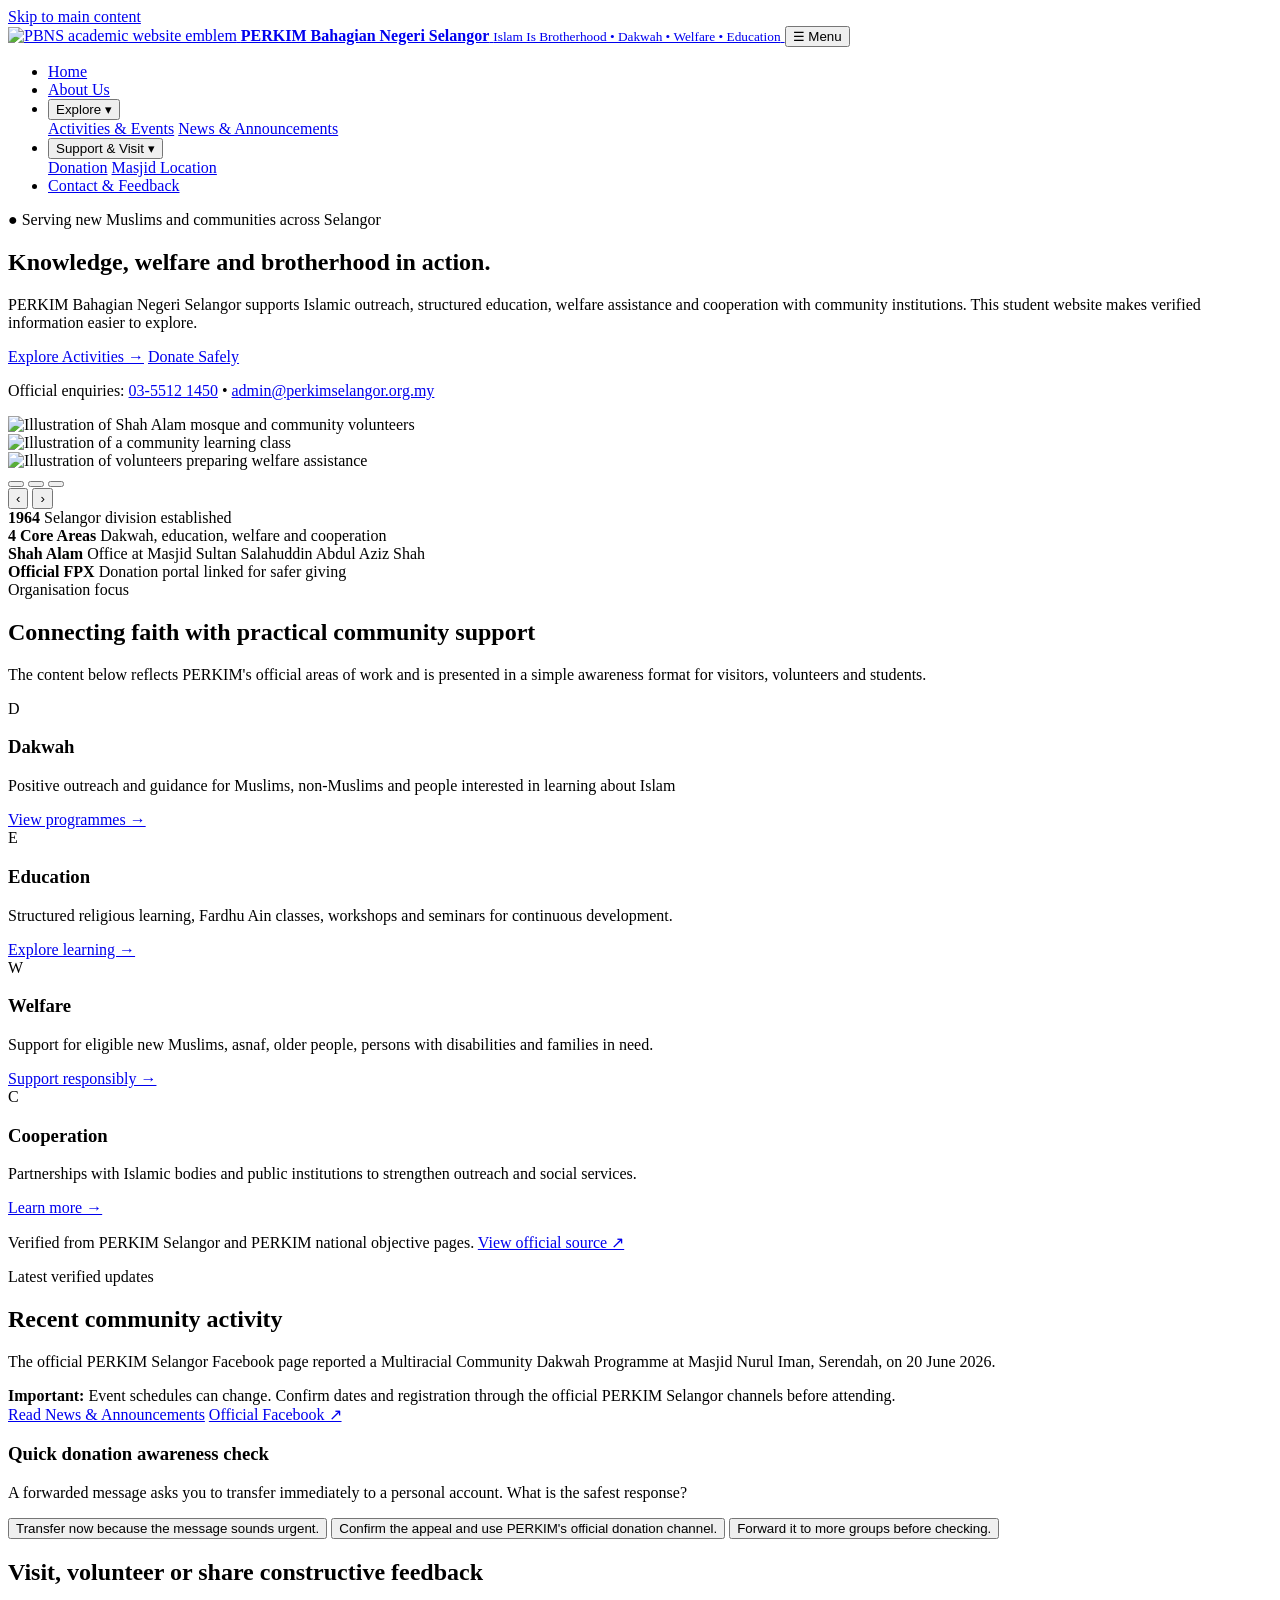
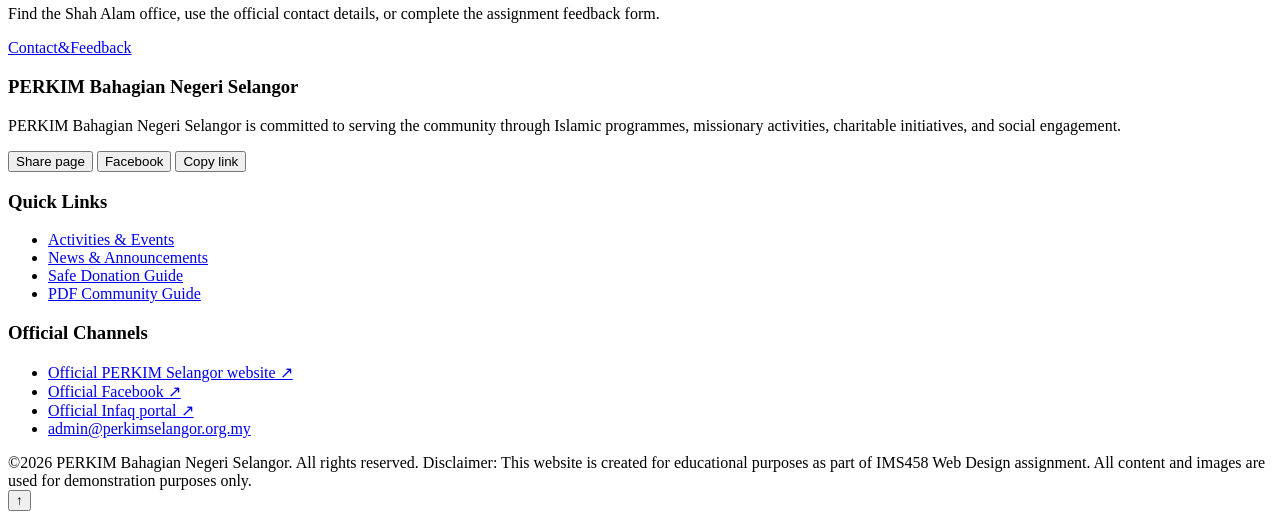
==== index.html @ cad639da "Add files via upload" ====
<!DOCTYPE html>
<html lang="en">
    <head>
        <meta charset="UTF-8"/>
        <meta content="width=device-width, initial-scale=1.0" name="viewport"/>
        <meta content="Verified information awareness website about PERKIM Bahagian Negeri Selangor." name="description"/>
        <title>
            Home | PERKIM Selangor Academic Website
        </title>
        <link href="assets/images/logo.svg" rel="icon" type="image/svg+xml"/>
        <link href="assets/css/style.css" rel="stylesheet"/>
    </head>
    <body>
        <a class="skip-link" href="#main-content">
            Skip to main content
        </a>
        <header class="site-header">
            <div class="nav-wrap">
                <a class="brand" href="index.html">
                    <img alt="PBNS academic website emblem" src="assets/images/logo.svg"/>
                    <span>
                        <strong>PERKIM Bahagian Negeri Selangor</strong>
                        <small>Islam Is Brotherhood • Dakwah • Welfare • Education</small>
                    </span>
                </a>
                <button aria-controls="main-navigation" aria-expanded="false" class="nav-toggle" type="button">☰ Menu</button>
                <nav aria-label="Main navigation" class="site-nav" id="main-navigation">
                    <ul>
                        <li><a href="index.html">Home</a></li>
                        <li><a class="active" href="about.html">About Us</a></li>
                        <li class="nav-item"><button aria-expanded="false" class="drop-button" type="button">Explore ▾</button>
                            <div class="dropdown">
                                <a href="activities.html">Activities & Events</a>
                                <a href="news.html">News & Announcements</a>
                            </div></li>
                        <li class="nav-item">
                            <button aria-expanded="false" class="drop-button" type="button">
                                Support & Visit ▾
                            </button>
                            <div class="dropdown">
                                <a href="donation.html">Donation</a>
                                <a href="location.html">Masjid Location</a>
                            </div></li>
                        <li><a href="contact.html">Contact & Feedback</a></li>
                    </ul>
                </nav>
            </div>
        </header>
        <main id="main-content">
            <section class="hero">
                <div class="container hero-grid">
                    <div>
                        <span class="badge">● Serving new Muslims and communities across Selangor</span>
                        <h1>Knowledge, welfare and brotherhood in action.</h1>
                        <p class="lead">PERKIM Bahagian Negeri Selangor supports Islamic outreach, structured education, welfare assistance and cooperation with community institutions. This student website makes verified information easier to explore.</p>
                        <div class="btn-row">
                            <a class="btn btn-primary" href="activities.html">Explore Activities →</a>
                            <a class="btn btn-secondary" href="donation.html">Donate Safely</a>
                        </div>
                        <p class="hero-note">Official enquiries:
                            <a href="tel:+60355121450">03-5512 1450</a>
                            •
                            <a href="mailto:admin@perkimselangor.org.my">admin@perkimselangor.org.my</a>
                        </p>
                    </div>
                    <div aria-label="PERKIM community focus image slider" class="slider">
                        <div class="slide active">
                            <img alt="Illustration of Shah Alam mosque and community volunteers" src="assets/images/hero-mosque.svg"/>
                        </div>
                        <div class="slide">
                            <img alt="Illustration of a community learning class" src="assets/images/hero-learning.svg"/>
                        </div>
                        <div class="slide">
                            <img alt="Illustration of volunteers preparing welfare assistance" src="assets/images/hero-welfare.svg"/>
                        </div>
                        <div aria-label="Choose slide" class="slider-dots">
                            <button aria-label="Show slide 1" class="slider-dot active" type="button">
                            </button>
                            <button aria-label="Show slide 2" class="slider-dot" type="button">
                            </button>
                            <button aria-label="Show slide 3" class="slider-dot" type="button">
                            </button>
                        </div>
                        <div class="slider-controls">
                            <button aria-label="Previous slide" class="slider-prev" type="button">‹</button>
                            <button aria-label="Next slide" class="slider-next" type="button">›</button>
                        </div>
                    </div>
                </div>
            </section>
            <div class="trust-strip">
                <div class="container trust-grid">
                    <div class="trust-item">
                        <strong>1964</strong>
                        <span>Selangor division established</span>
                    </div>
                    <div class="trust-item">
                        <strong>4 Core Areas</strong>
                        <span>Dakwah, education, welfare and cooperation</span>
                    </div>
                    <div class="trust-item">
                        <strong>Shah Alam</strong>
                        <span>Office at Masjid Sultan Salahuddin Abdul Aziz Shah</span>
                    </div>
                    <div class="trust-item">
                        <strong>Official FPX</strong>
                        <span>Donation portal linked for safer giving</span>
                    </div>
                </div>
            </div>
            <section class="section">
                <div class="container">
                    <div class="section-heading center">
                        <span class="eyebrow">Organisation focus</span>
                        <h2>Connecting faith with practical community support</h2>
                        <p class="lead">The content below reflects PERKIM's official areas of work and is presented in a simple awareness format for visitors, volunteers and students.</p>
                    </div>
                    <div class="grid-4">
                        <article class="card">
                            <div class="icon">
                                D
                            </div>
                            <h3>Dakwah</h3>
                            <p>Positive outreach and guidance for Muslims, non-Muslims and people interested in learning about Islam</p>
                            <a class="card-link" href="activities.html">View programmes →</a>
                        </article>
                        <article class="card">
                            <div class="icon">
                                E
                            </div>
                            <h3>Education</h3>
                            <p>Structured religious learning, Fardhu Ain classes, workshops and seminars for continuous development.</p>
                            <a class="card-link" href="activities.html">Explore learning →</a>
                        </article>
                        <article class="card">
                            <div class="icon">
                                W
                            </div>
                            <h3>Welfare</h3>
                            <p>Support for eligible new Muslims, asnaf, older people, persons with disabilities and families in need.</p>
                            <a class="card-link" href="donation.html">Support responsibly →</a>
                        </article>
                        <article class="card">
                            <div class="icon">
                                C
                            </div>
                            <h3>Cooperation</h3>
                            <p>Partnerships with Islamic bodies and public institutions to strengthen outreach and social services.</p>
                            <a class="card-link" href="about.html">Learn more →</a>
                        </article>
                    </div>
                    <p class="source-note">Verified from PERKIM Selangor and PERKIM national objective pages.
                        <a href="https://www.perkim.net.my/objektif/" rel="noopener" target="_blank">View official source ↗</a>
                    </p>
                </div>
            </section>
            <section class="section section-soft">
                <div class="container grid-2">
                    <div>
                        <span class="eyebrow">Latest verified updates</span>
                        <h2>Recent community activity</h2>
                        <p class="lead">The official PERKIM Selangor Facebook page reported a Multiracial Community Dakwah Programme at Masjid Nurul Iman, Serendah, on 20 June 2026.</p>
                        <div class="notice">
                            <strong>Important:</strong>
                            Event schedules can change. Confirm dates and registration through the official PERKIM Selangor channels before attending.
                        </div>
                        <div class="btn-row">
                            <a class="btn btn-primary" href="news.html">Read News &amp; Announcements</a>
                            <a class="btn btn-secondary" href="https://www.facebook.com/PerkimNegeriSelangor/" rel="noopener" target="_blank">Official Facebook ↗</a>
                        </div>
                    </div>
                    <div class="panel quiz">
                        <h3>Quick donation awareness check</h3>
                        <p>A forwarded message asks you to transfer immediately to a personal account. What is the safest response?</p>
                        <button class="quiz-option" data-correct="false" type="button">Transfer now because the message sounds urgent.</button>
                        <button class="quiz-option" data-correct="true" type="button">Confirm the appeal and use PERKIM's official donation channel.</button>
                        <button class="quiz-option" data-correct="false" type="button">Forward it to more groups before checking.</button>
                        <p aria-live="polite" class="quiz-result"></p>
                    </div>
                </div>
            </section>
            <section class="section">
                <div class="container">
                    <div class="cta">
                        <div>
                            <h2>Visit, volunteer or share constructive feedback</h2>
                            <p>Find the Shah Alam office, use the official contact details, or complete the assignment feedback form.</p>
                        </div>
                        <a class="btn btn-gold" href="contact.html">Contact&Feedback</a>
                    </div>
                </div>
            </section>
        </main>
        <footer class="site-footer">
            <div class="container">
                <div class="footer-grid">
                    <div>
                        <h3>PERKIM Bahagian Negeri Selangor</h3>
                        <p class="disclaimer">PERKIM Bahagian Negeri Selangor is committed to serving the community through Islamic programmes, missionary activities, charitable initiatives, and social engagement.</p>
                        <div class="share-row">
                            <button class="share-btn" data-share="native" type="button">Share page</button>
                            <button class="share-btn" data-share="facebook" type="button">Facebook</button>
                            <button class="share-btn" data-share="copy" type="button">Copy link</button>
                        </div>
                    </div>
                    <div>
                        <h3>Quick Links</h3>
                        <ul class="footer-links">
                            <li><a href="activities.html">Activities & Events</a></li>
                            <li><a href="news.html">News & Announcements</a></li>
                            <li><a href="donation.html">Safe Donation Guide</a></li>
                            <li><a href="assets/docs/PERKIM_Selangor_Community_Guide.pdf" rel="noopener" target="_blank">PDF Community Guide</a></li>
                        </ul>
                    </div>
                    <div>
                        <h3>Official Channels</h3>
                        <ul class="footer-links">
                             <li><a href="https://www.perkimselangor.org.my/" rel="noopener" target="_blank">Official PERKIM Selangor website ↗</a></li>
                             <li><a href="https://www.facebook.com/PerkimNegeriSelangor/" rel="noopener" target="_blank">Official Facebook ↗</a></li>
                             <li><a href="https://infaq.perkimselangor.org.my/" rel="noopener" target="_blank">Official Infaq portal ↗</a></li>
                             <li><a href="mailto:admin@perkimselangor.org.my">admin@perkimselangor.org.my</a></li>
                        </ul>
                    </div>
                </div>
                <div class="footer-bottom">
                    <span>©2026 PERKIM Bahagian Negeri Selangor. All rights reserved.</span>
                    <span>Disclaimer: This website is created for educational purposes as part of IMS458 Web Design assignment. All content and images are used for demonstration purposes only.</span>

                </div>
            </div>
        </footer>

        <button aria-label="Back to top" class="back-to-top" type="button">↑</button>
        <script src="assets/js/script.js"></script>

    </body>
</html>
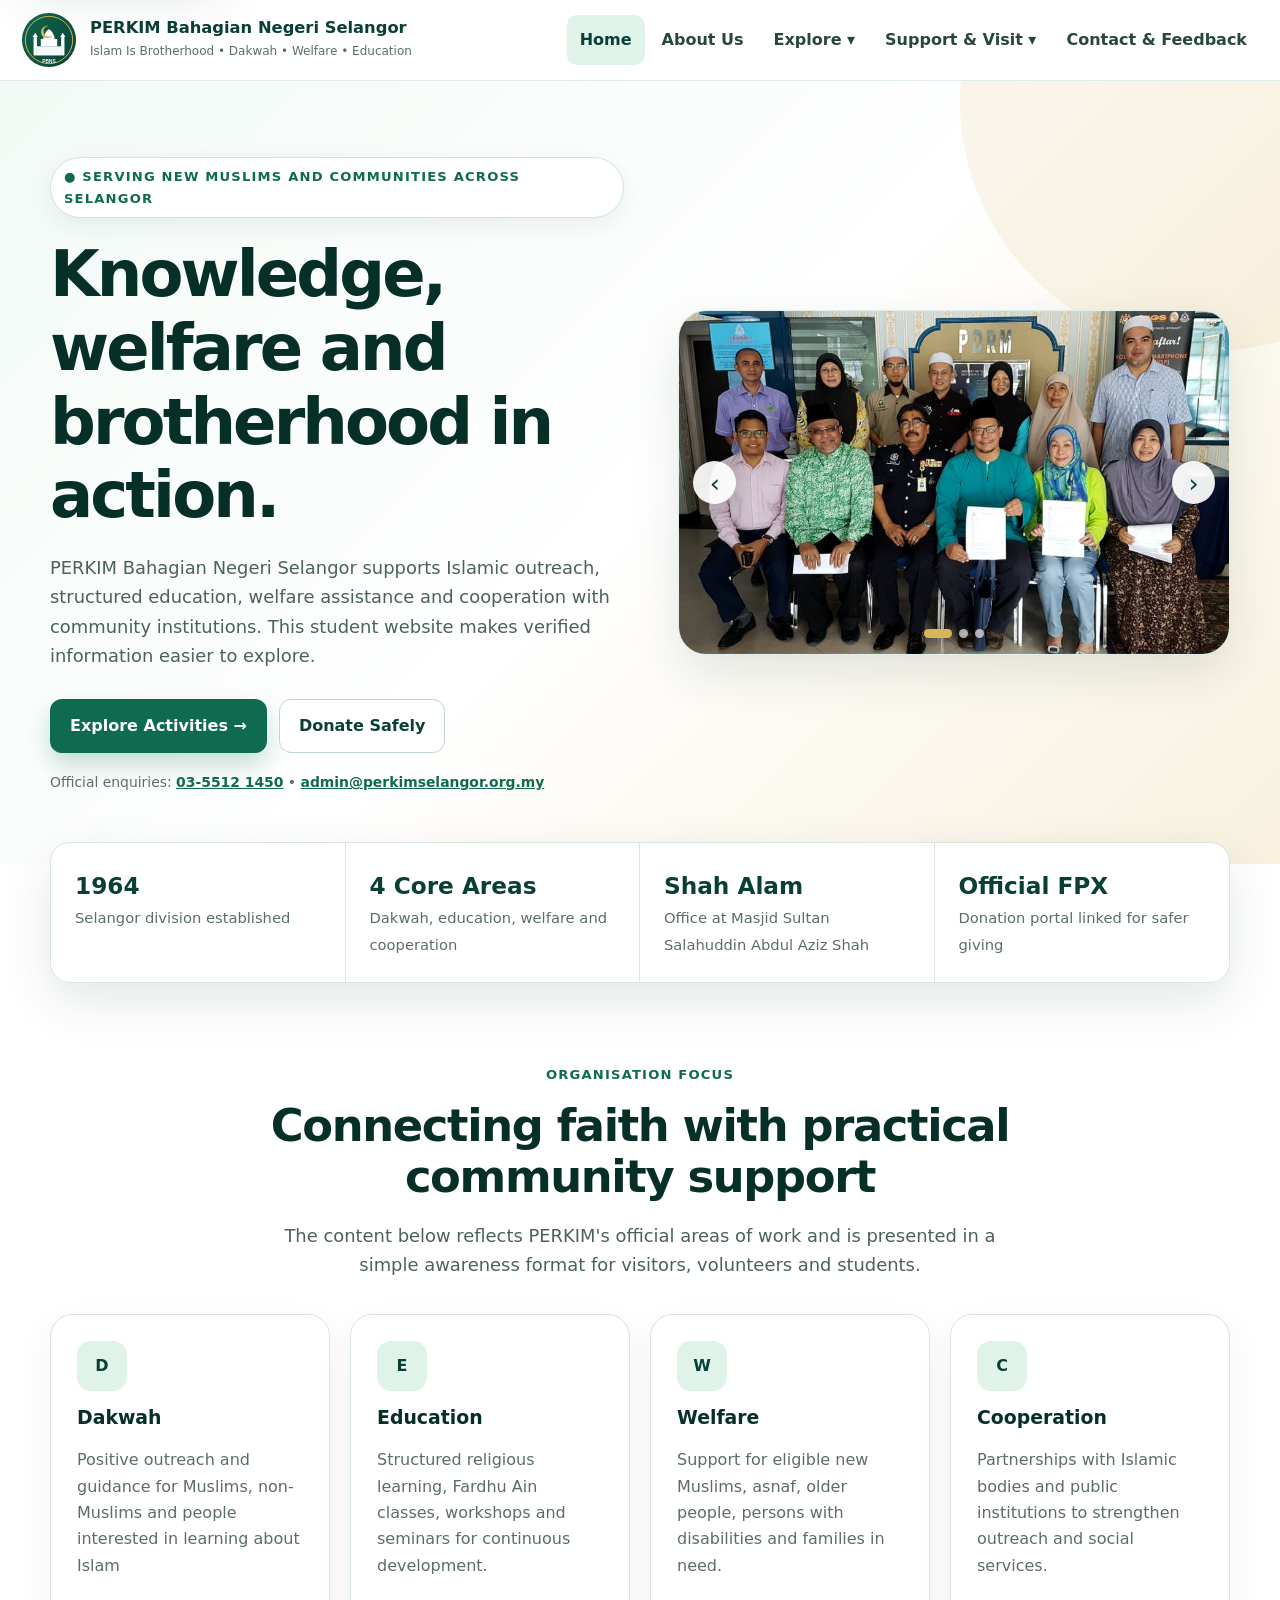
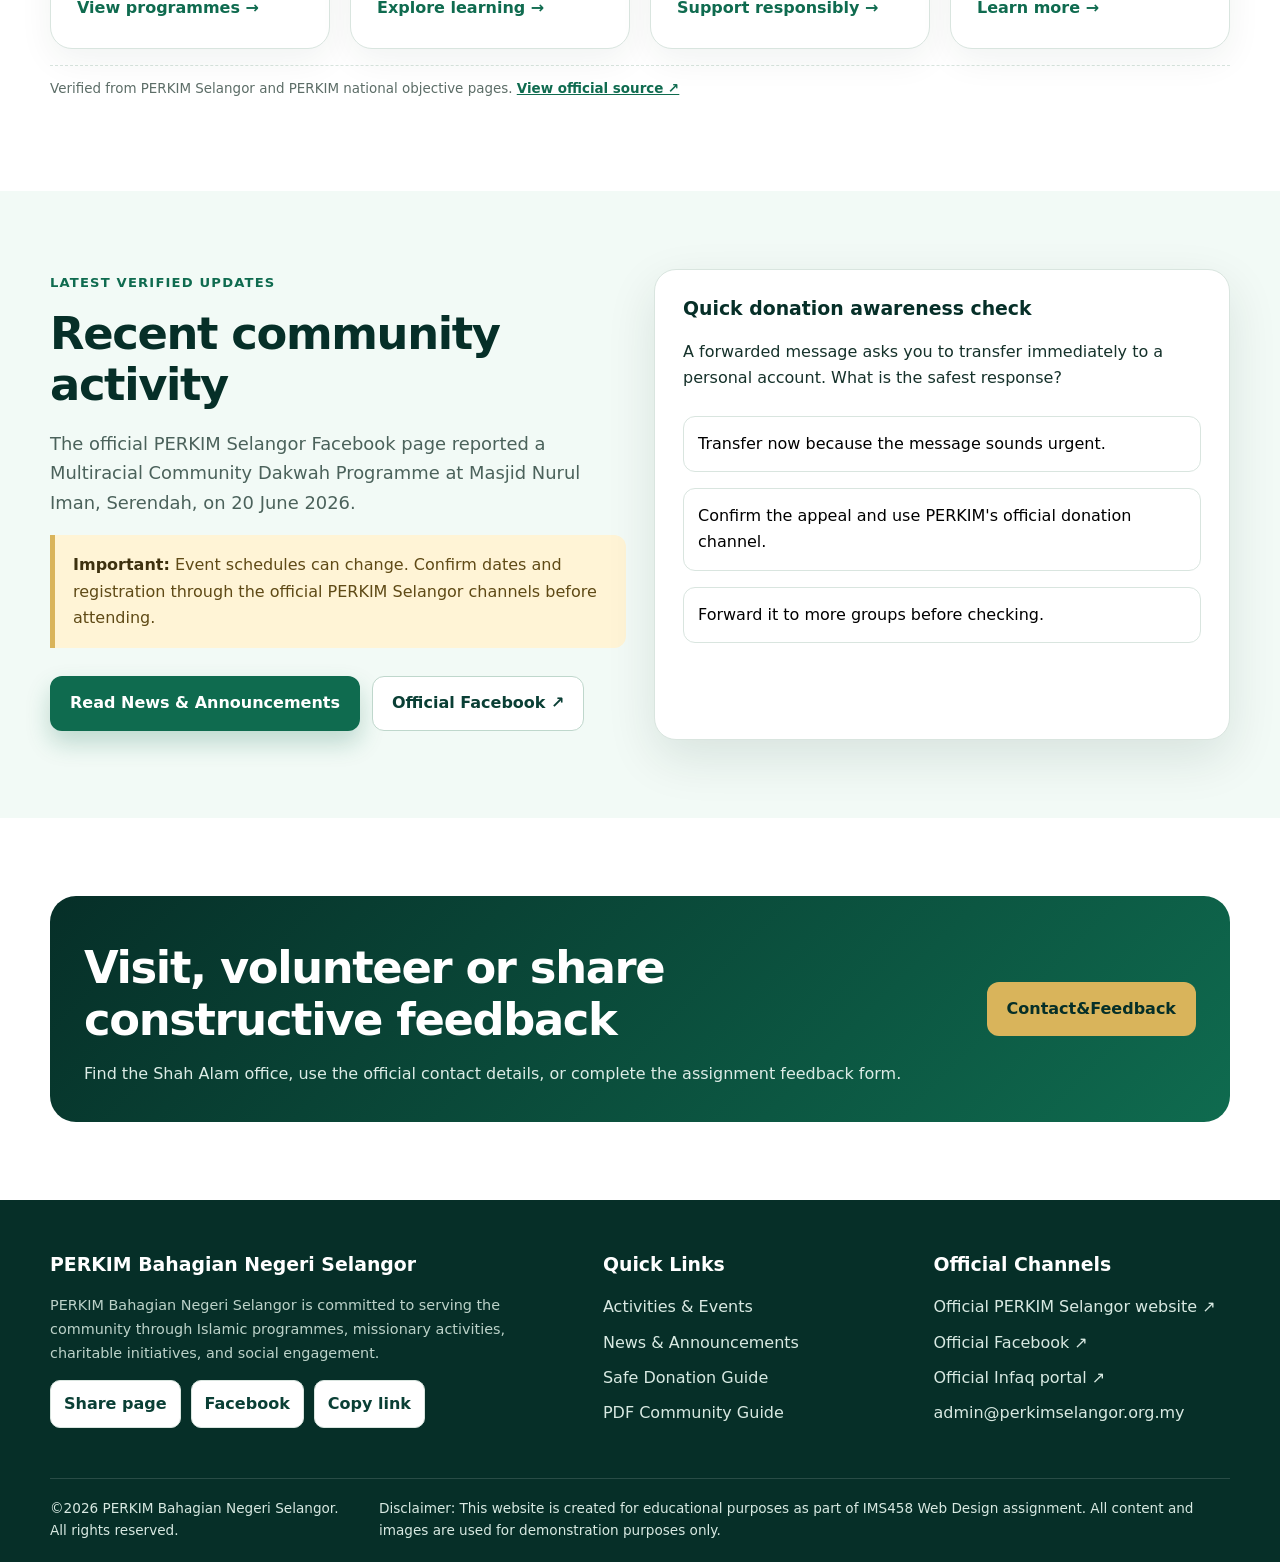
==== commit 84c07666: "Add files via upload" ====
--- a/index.html
+++ b/index.html
@@ -1,238 +1,238 @@
-<!DOCTYPE html>
-<html lang="en">
-    <head>
-        <meta charset="UTF-8"/>
-        <meta content="width=device-width, initial-scale=1.0" name="viewport"/>
-        <meta content="Verified information awareness website about PERKIM Bahagian Negeri Selangor." name="description"/>
-        <title>
-            Home | PERKIM Selangor Academic Website
-        </title>
-        <link href="assets/images/logo.svg" rel="icon" type="image/svg+xml"/>
-        <link href="assets/css/style.css" rel="stylesheet"/>
-    </head>
-    <body>
-        <a class="skip-link" href="#main-content">
-            Skip to main content
-        </a>
-        <header class="site-header">
-            <div class="nav-wrap">
-                <a class="brand" href="index.html">
-                    <img alt="PBNS academic website emblem" src="assets/images/logo.svg"/>
-                    <span>
-                        <strong>PERKIM Bahagian Negeri Selangor</strong>
-                        <small>Islam Is Brotherhood • Dakwah • Welfare • Education</small>
-                    </span>
-                </a>
-                <button aria-controls="main-navigation" aria-expanded="false" class="nav-toggle" type="button">☰ Menu</button>
-                <nav aria-label="Main navigation" class="site-nav" id="main-navigation">
-                    <ul>
-                        <li><a href="index.html">Home</a></li>
-                        <li><a class="active" href="about.html">About Us</a></li>
-                        <li class="nav-item"><button aria-expanded="false" class="drop-button" type="button">Explore ▾</button>
-                            <div class="dropdown">
-                                <a href="activities.html">Activities & Events</a>
-                                <a href="news.html">News & Announcements</a>
-                            </div></li>
-                        <li class="nav-item">
-                            <button aria-expanded="false" class="drop-button" type="button">
-                                Support & Visit ▾
-                            </button>
-                            <div class="dropdown">
-                                <a href="donation.html">Donation</a>
-                                <a href="location.html">Masjid Location</a>
-                            </div></li>
-                        <li><a href="contact.html">Contact & Feedback</a></li>
-                    </ul>
-                </nav>
-            </div>
-        </header>
-        <main id="main-content">
-            <section class="hero">
-                <div class="container hero-grid">
-                    <div>
-                        <span class="badge">● Serving new Muslims and communities across Selangor</span>
-                        <h1>Knowledge, welfare and brotherhood in action.</h1>
-                        <p class="lead">PERKIM Bahagian Negeri Selangor supports Islamic outreach, structured education, welfare assistance and cooperation with community institutions. This student website makes verified information easier to explore.</p>
-                        <div class="btn-row">
-                            <a class="btn btn-primary" href="activities.html">Explore Activities →</a>
-                            <a class="btn btn-secondary" href="donation.html">Donate Safely</a>
-                        </div>
-                        <p class="hero-note">Official enquiries:
-                            <a href="tel:+60355121450">03-5512 1450</a>
-                            •
-                            <a href="mailto:admin@perkimselangor.org.my">admin@perkimselangor.org.my</a>
-                        </p>
-                    </div>
-                    <div aria-label="PERKIM community focus image slider" class="slider">
-                        <div class="slide active">
-                            <img alt="Illustration of Shah Alam mosque and community volunteers" src="assets/images/hero-mosque.svg"/>
-                        </div>
-                        <div class="slide">
-                            <img alt="Illustration of a community learning class" src="assets/images/hero-learning.svg"/>
-                        </div>
-                        <div class="slide">
-                            <img alt="Illustration of volunteers preparing welfare assistance" src="assets/images/hero-welfare.svg"/>
-                        </div>
-                        <div aria-label="Choose slide" class="slider-dots">
-                            <button aria-label="Show slide 1" class="slider-dot active" type="button">
-                            </button>
-                            <button aria-label="Show slide 2" class="slider-dot" type="button">
-                            </button>
-                            <button aria-label="Show slide 3" class="slider-dot" type="button">
-                            </button>
-                        </div>
-                        <div class="slider-controls">
-                            <button aria-label="Previous slide" class="slider-prev" type="button">‹</button>
-                            <button aria-label="Next slide" class="slider-next" type="button">›</button>
-                        </div>
-                    </div>
-                </div>
-            </section>
-            <div class="trust-strip">
-                <div class="container trust-grid">
-                    <div class="trust-item">
-                        <strong>1964</strong>
-                        <span>Selangor division established</span>
-                    </div>
-                    <div class="trust-item">
-                        <strong>4 Core Areas</strong>
-                        <span>Dakwah, education, welfare and cooperation</span>
-                    </div>
-                    <div class="trust-item">
-                        <strong>Shah Alam</strong>
-                        <span>Office at Masjid Sultan Salahuddin Abdul Aziz Shah</span>
-                    </div>
-                    <div class="trust-item">
-                        <strong>Official FPX</strong>
-                        <span>Donation portal linked for safer giving</span>
-                    </div>
-                </div>
-            </div>
-            <section class="section">
-                <div class="container">
-                    <div class="section-heading center">
-                        <span class="eyebrow">Organisation focus</span>
-                        <h2>Connecting faith with practical community support</h2>
-                        <p class="lead">The content below reflects PERKIM's official areas of work and is presented in a simple awareness format for visitors, volunteers and students.</p>
-                    </div>
-                    <div class="grid-4">
-                        <article class="card">
-                            <div class="icon">
-                                D
-                            </div>
-                            <h3>Dakwah</h3>
-                            <p>Positive outreach and guidance for Muslims, non-Muslims and people interested in learning about Islam</p>
-                            <a class="card-link" href="activities.html">View programmes →</a>
-                        </article>
-                        <article class="card">
-                            <div class="icon">
-                                E
-                            </div>
-                            <h3>Education</h3>
-                            <p>Structured religious learning, Fardhu Ain classes, workshops and seminars for continuous development.</p>
-                            <a class="card-link" href="activities.html">Explore learning →</a>
-                        </article>
-                        <article class="card">
-                            <div class="icon">
-                                W
-                            </div>
-                            <h3>Welfare</h3>
-                            <p>Support for eligible new Muslims, asnaf, older people, persons with disabilities and families in need.</p>
-                            <a class="card-link" href="donation.html">Support responsibly →</a>
-                        </article>
-                        <article class="card">
-                            <div class="icon">
-                                C
-                            </div>
-                            <h3>Cooperation</h3>
-                            <p>Partnerships with Islamic bodies and public institutions to strengthen outreach and social services.</p>
-                            <a class="card-link" href="about.html">Learn more →</a>
-                        </article>
-                    </div>
-                    <p class="source-note">Verified from PERKIM Selangor and PERKIM national objective pages.
-                        <a href="https://www.perkim.net.my/objektif/" rel="noopener" target="_blank">View official source ↗</a>
-                    </p>
-                </div>
-            </section>
-            <section class="section section-soft">
-                <div class="container grid-2">
-                    <div>
-                        <span class="eyebrow">Latest verified updates</span>
-                        <h2>Recent community activity</h2>
-                        <p class="lead">The official PERKIM Selangor Facebook page reported a Multiracial Community Dakwah Programme at Masjid Nurul Iman, Serendah, on 20 June 2026.</p>
-                        <div class="notice">
-                            <strong>Important:</strong>
-                            Event schedules can change. Confirm dates and registration through the official PERKIM Selangor channels before attending.
-                        </div>
-                        <div class="btn-row">
-                            <a class="btn btn-primary" href="news.html">Read News &amp; Announcements</a>
-                            <a class="btn btn-secondary" href="https://www.facebook.com/PerkimNegeriSelangor/" rel="noopener" target="_blank">Official Facebook ↗</a>
-                        </div>
-                    </div>
-                    <div class="panel quiz">
-                        <h3>Quick donation awareness check</h3>
-                        <p>A forwarded message asks you to transfer immediately to a personal account. What is the safest response?</p>
-                        <button class="quiz-option" data-correct="false" type="button">Transfer now because the message sounds urgent.</button>
-                        <button class="quiz-option" data-correct="true" type="button">Confirm the appeal and use PERKIM's official donation channel.</button>
-                        <button class="quiz-option" data-correct="false" type="button">Forward it to more groups before checking.</button>
-                        <p aria-live="polite" class="quiz-result"></p>
-                    </div>
-                </div>
-            </section>
-            <section class="section">
-                <div class="container">
-                    <div class="cta">
-                        <div>
-                            <h2>Visit, volunteer or share constructive feedback</h2>
-                            <p>Find the Shah Alam office, use the official contact details, or complete the assignment feedback form.</p>
-                        </div>
-                        <a class="btn btn-gold" href="contact.html">Contact&Feedback</a>
-                    </div>
-                </div>
-            </section>
-        </main>
-        <footer class="site-footer">
-            <div class="container">
-                <div class="footer-grid">
-                    <div>
-                        <h3>PERKIM Bahagian Negeri Selangor</h3>
-                        <p class="disclaimer">PERKIM Bahagian Negeri Selangor is committed to serving the community through Islamic programmes, missionary activities, charitable initiatives, and social engagement.</p>
-                        <div class="share-row">
-                            <button class="share-btn" data-share="native" type="button">Share page</button>
-                            <button class="share-btn" data-share="facebook" type="button">Facebook</button>
-                            <button class="share-btn" data-share="copy" type="button">Copy link</button>
-                        </div>
-                    </div>
-                    <div>
-                        <h3>Quick Links</h3>
-                        <ul class="footer-links">
-                            <li><a href="activities.html">Activities & Events</a></li>
-                            <li><a href="news.html">News & Announcements</a></li>
-                            <li><a href="donation.html">Safe Donation Guide</a></li>
-                            <li><a href="assets/docs/PERKIM_Selangor_Community_Guide.pdf" rel="noopener" target="_blank">PDF Community Guide</a></li>
-                        </ul>
-                    </div>
-                    <div>
-                        <h3>Official Channels</h3>
-                        <ul class="footer-links">
-                             <li><a href="https://www.perkimselangor.org.my/" rel="noopener" target="_blank">Official PERKIM Selangor website ↗</a></li>
-                             <li><a href="https://www.facebook.com/PerkimNegeriSelangor/" rel="noopener" target="_blank">Official Facebook ↗</a></li>
-                             <li><a href="https://infaq.perkimselangor.org.my/" rel="noopener" target="_blank">Official Infaq portal ↗</a></li>
-                             <li><a href="mailto:admin@perkimselangor.org.my">admin@perkimselangor.org.my</a></li>
-                        </ul>
-                    </div>
-                </div>
-                <div class="footer-bottom">
-                    <span>©2026 PERKIM Bahagian Negeri Selangor. All rights reserved.</span>
-                    <span>Disclaimer: This website is created for educational purposes as part of IMS458 Web Design assignment. All content and images are used for demonstration purposes only.</span>
-
-                </div>
-            </div>
-        </footer>
-
-        <button aria-label="Back to top" class="back-to-top" type="button">↑</button>
-        <script src="assets/js/script.js"></script>
-
-    </body>
-</html>
-
+<!DOCTYPE html>
+<html lang="en">
+    <head>
+        <meta charset="UTF-8">
+        <meta content="width=device-width, initial-scale=1.0" name="viewport">
+        <meta content="Verified information awareness website about PERKIM Bahagian Negeri Selangor." name="description">
+        <title>
+            Home | PERKIM Selangor Academic Website
+        </title>
+        <link href="assets/images/logo.svg" rel="icon" type="image/svg+xml">
+        <link href="assets/css/style.css" rel="stylesheet">
+    </head>
+    <body>
+        <a class="skip-link" href="#main-content">
+            Skip to main content
+        </a>
+        <header class="site-header">
+            <div class="nav-wrap">
+                <a class="brand" href="index.html">
+                    <img alt="PBNS academic website emblem" src="assets/images/logo.svg">
+                    <span>
+                        <strong>PERKIM Bahagian Negeri Selangor</strong>
+                        <small>Islam Is Brotherhood • Dakwah • Welfare • Education</small>
+                    </span>
+                </a>
+                <button aria-controls="main-navigation" aria-expanded="false" class="nav-toggle" type="button">☰ Menu</button>
+                <nav aria-label="Main navigation" class="site-nav" id="main-navigation">
+                    <ul>
+                        <li><a class="active" href="index.html">Home</a></li>
+                        <li><a href="about.html">About Us</a></li>
+                        <li class="nav-item"><button aria-expanded="false" class="drop-button" type="button">Explore ▾</button>
+                            <div class="dropdown">
+                                <a href="activities.html">Activities &amp; Events</a>
+                                <a href="news.html">News &amp; Announcements</a>
+                            </div></li>
+                        <li class="nav-item">
+                            <button aria-expanded="false" class="drop-button" type="button">
+                                Support &amp; Visit ▾
+                            </button>
+                            <div class="dropdown">
+                                <a href="donation.html">Donation</a>
+                                <a href="location.html">Masjid Location</a>
+                            </div></li>
+                        <li><a href="contact.html">Contact &amp; Feedback</a></li>
+                    </ul>
+                </nav>
+            </div>
+        </header>
+        <main id="main-content">
+            <section class="hero">
+                <div class="container hero-grid">
+                    <div>
+                        <span class="badge">● Serving new Muslims and communities across Selangor</span>
+                        <h1>Knowledge, welfare and brotherhood in action.</h1>
+                        <p class="lead">PERKIM Bahagian Negeri Selangor supports Islamic outreach, structured education, welfare assistance and cooperation with community institutions. This student website makes verified information easier to explore.</p>
+                        <div class="btn-row">
+                            <a class="btn btn-primary" href="activities.html">Explore Activities →</a>
+                            <a class="btn btn-secondary" href="donation.html">Donate Safely</a>
+                        </div>
+                        <p class="hero-note">Official enquiries:
+                            <a href="tel:+60355121450">03-5512 1450</a>
+                            •
+                            <a href="mailto:admin@perkimselangor.org.my">admin@perkimselangor.org.my</a>
+                        </p>
+                    </div>
+                    <div class="slider" role="region" aria-roledescription="carousel" aria-label="PERKIM community focus image slider">
+                        <div class="slide active">
+                            <img alt="Illustration of Shah Alam mosque and community volunteers" src="assets/images/hero-mosque.svg">
+                        </div>
+                        <div class="slide">
+                            <img alt="Illustration of a community learning class" src="assets/images/hero-learning.svg">
+                        </div>
+                        <div class="slide">
+                            <img alt="Illustration of volunteers preparing welfare assistance" src="assets/images/hero-welfare.svg">
+                        </div>
+                        <div class="slider-dots" role="group" aria-label="Choose slide">
+                            <button aria-label="Show slide 1" aria-current="true" class="slider-dot active" type="button">
+                            </button>
+                            <button aria-label="Show slide 2" class="slider-dot" type="button">
+                            </button>
+                            <button aria-label="Show slide 3" class="slider-dot" type="button">
+                            </button>
+                        </div>
+                        <div class="slider-controls" role="group" aria-label="Slider controls">
+                            <button aria-label="Previous slide" class="slider-prev" type="button">‹</button>
+                            <button aria-label="Next slide" class="slider-next" type="button">›</button>
+                        </div>
+                    </div>
+                </div>
+            </section>
+            <div class="trust-strip">
+                <div class="container trust-grid">
+                    <div class="trust-item">
+                        <strong>1964</strong>
+                        <span>Selangor division established</span>
+                    </div>
+                    <div class="trust-item">
+                        <strong>4 Core Areas</strong>
+                        <span>Dakwah, education, welfare and cooperation</span>
+                    </div>
+                    <div class="trust-item">
+                        <strong>Shah Alam</strong>
+                        <span>Office at Masjid Sultan Salahuddin Abdul Aziz Shah</span>
+                    </div>
+                    <div class="trust-item">
+                        <strong>Official FPX</strong>
+                        <span>Donation portal linked for safer giving</span>
+                    </div>
+                </div>
+            </div>
+            <section class="section">
+                <div class="container">
+                    <div class="section-heading center">
+                        <span class="eyebrow">Organisation focus</span>
+                        <h2>Connecting faith with practical community support</h2>
+                        <p class="lead">The content below reflects PERKIM's official areas of work and is presented in a simple awareness format for visitors, volunteers and students.</p>
+                    </div>
+                    <div class="grid-4">
+                        <article class="card">
+                            <div class="icon">
+                                D
+                            </div>
+                            <h3>Dakwah</h3>
+                            <p>Positive outreach and guidance for Muslims, non-Muslims and people interested in learning about Islam</p>
+                            <a class="card-link" href="activities.html">View programmes →</a>
+                        </article>
+                        <article class="card">
+                            <div class="icon">
+                                E
+                            </div>
+                            <h3>Education</h3>
+                            <p>Structured religious learning, Fardhu Ain classes, workshops and seminars for continuous development.</p>
+                            <a class="card-link" href="activities.html">Explore learning →</a>
+                        </article>
+                        <article class="card">
+                            <div class="icon">
+                                W
+                            </div>
+                            <h3>Welfare</h3>
+                            <p>Support for eligible new Muslims, asnaf, older people, persons with disabilities and families in need.</p>
+                            <a class="card-link" href="donation.html">Support responsibly →</a>
+                        </article>
+                        <article class="card">
+                            <div class="icon">
+                                C
+                            </div>
+                            <h3>Cooperation</h3>
+                            <p>Partnerships with Islamic bodies and public institutions to strengthen outreach and social services.</p>
+                            <a class="card-link" href="about.html">Learn more →</a>
+                        </article>
+                    </div>
+                    <p class="source-note">Verified from PERKIM Selangor and PERKIM national objective pages.
+                        <a href="https://www.perkim.net.my/objektif/" rel="noopener" target="_blank">View official source ↗</a>
+                    </p>
+                </div>
+            </section>
+            <section class="section section-soft">
+                <div class="container grid-2">
+                    <div>
+                        <span class="eyebrow">Latest verified updates</span>
+                        <h2>Recent community activity</h2>
+                        <p class="lead">The official PERKIM Selangor Facebook page reported a Multiracial Community Dakwah Programme at Masjid Nurul Iman, Serendah, on 20 June 2026.</p>
+                        <div class="notice">
+                            <strong>Important:</strong>
+                            Event schedules can change. Confirm dates and registration through the official PERKIM Selangor channels before attending.
+                        </div>
+                        <div class="btn-row">
+                            <a class="btn btn-primary" href="news.html">Read News &amp; Announcements</a>
+                            <a class="btn btn-secondary" href="https://www.facebook.com/PerkimNegeriSelangor/" rel="noopener" target="_blank">Official Facebook ↗</a>
+                        </div>
+                    </div>
+                    <div class="panel quiz">
+                        <h3>Quick donation awareness check</h3>
+                        <p>A forwarded message asks you to transfer immediately to a personal account. What is the safest response?</p>
+                        <button class="quiz-option" data-correct="false" type="button">Transfer now because the message sounds urgent.</button>
+                        <button class="quiz-option" data-correct="true" type="button">Confirm the appeal and use PERKIM's official donation channel.</button>
+                        <button class="quiz-option" data-correct="false" type="button">Forward it to more groups before checking.</button>
+                        <p aria-live="polite" class="quiz-result"></p>
+                    </div>
+                </div>
+            </section>
+            <section class="section">
+                <div class="container">
+                    <div class="cta">
+                        <div>
+                            <h2>Visit, volunteer or share constructive feedback</h2>
+                            <p>Find the Shah Alam office, use the official contact details, or complete the assignment feedback form.</p>
+                        </div>
+                        <a class="btn btn-gold" href="contact.html">Contact&Feedback</a>
+                    </div>
+                </div>
+            </section>
+        </main>
+        <footer class="site-footer">
+            <div class="container">
+                <div class="footer-grid">
+                    <div>
+                        <h3>PERKIM Bahagian Negeri Selangor</h3>
+                        <p class="disclaimer">PERKIM Bahagian Negeri Selangor is committed to serving the community through Islamic programmes, missionary activities, charitable initiatives, and social engagement.</p>
+                        <div class="share-row">
+                            <button class="share-btn" data-share="native" type="button">Share page</button>
+                            <button class="share-btn" data-share="facebook" type="button">Facebook</button>
+                            <button class="share-btn" data-share="copy" type="button">Copy link</button>
+                        </div>
+                    </div>
+                    <div>
+                        <h3>Quick Links</h3>
+                        <ul class="footer-links">
+                            <li><a href="activities.html">Activities &amp; Events</a></li>
+                            <li><a href="news.html">News &amp; Announcements</a></li>
+                            <li><a href="donation.html">Safe Donation Guide</a></li>
+                            <li><a href="assets/docs/PERKIM_Selangor_Community_Guide.pdf" rel="noopener" target="_blank">PDF Community Guide</a></li>
+                        </ul>
+                    </div>
+                    <div>
+                        <h3>Official Channels</h3>
+                        <ul class="footer-links">
+                             <li><a href="https://www.perkimselangor.org.my/" rel="noopener" target="_blank">Official PERKIM Selangor website ↗</a></li>
+                             <li><a href="https://www.facebook.com/PerkimNegeriSelangor/" rel="noopener" target="_blank">Official Facebook ↗</a></li>
+                             <li><a href="https://infaq.perkimselangor.org.my/" rel="noopener" target="_blank">Official Infaq portal ↗</a></li>
+                             <li><a href="mailto:admin@perkimselangor.org.my">admin@perkimselangor.org.my</a></li>
+                        </ul>
+                    </div>
+                </div>
+                <div class="footer-bottom">
+                    <span>©2026 PERKIM Bahagian Negeri Selangor. All rights reserved.</span>
+                    <span>Disclaimer: This website is created for educational purposes as part of IMS458 Web Design assignment. All content and images are used for demonstration purposes only.</span>
+
+                </div>
+            </div>
+        </footer>
+
+        <button aria-label="Back to top" class="back-to-top" type="button">↑</button>
+        <script src="assets/js/script.js"></script>
+
+    </body>
+</html>
+
--- a/assets/css/style.css
+++ b/assets/css/style.css
@@ -0,0 +1,1847 @@
+/* =====================================================
+   PERKIM SELANGOR ACADEMIC WEBSITE
+   IMS458 Web Design & Development
+   Clean and organised external stylesheet
+   ===================================================== */
+
+:root  {
+    
+  --green-950:#062f28;
+     --green-900:#0a3f35;
+     --green-800:#0f5644;
+     --green-700:#0f6b4f;
+    
+  --green-100:#dff3e9;
+     --green-50:#f2faf6;
+     --gold:#d9b45b;
+     --gold-soft:#fff4d6;
+    
+  --blue:#2478b8;
+     --ink:#15312a;
+     --muted:#5c6d67;
+     --line:#d9e5df;
+     --white:#fff;
+    
+  --shadow:0 18px 50px rgba(6,
+47,
+40,
+.11);
+     --radius:22px;
+     --radius-sm:14px;
+    
+  --max:1180px;
+    
+
+}
+
+
+/* =====================================================
+   RESET & BASE STYLES
+   ===================================================== */
+
+* {
+    box-sizing:border-box
+}
+
+html {
+    scroll-behavior:smooth
+}
+
+body {
+    margin:0;
+    font-family:Inter,
+ui-sans-serif,
+system-ui,
+-apple-system,
+"Segoe UI",
+Arial,
+sans-serif;
+    color:var(--ink);
+    background:#fff;
+    line-height:1.65
+}
+
+img {
+    max-width:100%;
+    display:block
+}
+
+a {
+    color:inherit
+}
+
+button,
+input,
+select,
+textarea {
+    font:inherit
+}
+
+
+/* =====================================================
+   CONTAINER
+   ===================================================== */
+
+.container {
+    width:min(var(--max),
+calc(100% - 40px));
+    margin:auto
+}
+
+.skip-link {
+    position:fixed;
+    left:20px;
+    top:-70px;
+    background:#fff;
+    color:var(--green-900);
+    padding:12px 18px;
+    border-radius:10px;
+    z-index:1000;
+    box-shadow:var(--shadow)
+}
+
+.skip-link:focus {
+    top:20px
+}
+
+
+/* =====================================================
+   TOP BAR
+   ===================================================== */
+
+.topbar {
+    background:var(--green-950);
+    color:#dcece6;
+    font-size:.88rem
+}
+
+.topbar .container {
+    display:flex;
+    justify-content:space-between;
+    gap:20px;
+    padding:8px 0
+}
+
+.topbar a {
+    text-decoration:none
+}
+
+.academic-label {
+    color:#ffe39c;
+    font-weight:800
+}
+
+
+/* =====================================================
+   HEADER & NAVIGATION
+   ===================================================== */
+
+.site-header {
+    position:sticky;
+    top:0;
+    z-index:80;
+    background:rgba(255,
+255,
+255,
+.96);
+    backdrop-filter:blur(12px);
+    border-bottom:1px solid rgba(15,
+107,
+79,
+.13)
+}
+
+.nav-wrap {
+    width:min(1240px,
+calc(100% - 32px));
+    margin:auto;
+    min-height:80px;
+    display:flex;
+    align-items:center;
+    justify-content:space-between;
+    gap:22px
+}
+
+.brand {
+    display:flex;
+    align-items:center;
+    gap:12px;
+    text-decoration:none;
+    min-width:270px
+}
+
+.brand img {
+    width:58px;
+    height:58px
+}
+
+.brand strong {
+    display:block;
+    color:var(--green-900);
+    font-size:1.02rem;
+    line-height:1.2
+}
+
+.brand small {
+    display:block;
+    color:var(--muted);
+    font-size:.75rem;
+    margin-top:4px
+}
+
+.site-nav>ul {
+    list-style:none;
+    display:flex;
+    align-items:center;
+    gap:4px;
+    margin:0;
+    padding:0
+}
+
+.site-nav a,
+.drop-button {
+    display:flex;
+    align-items:center;
+    gap:6px;
+    padding:12px 13px;
+    border-radius:10px;
+    text-decoration:none;
+    border:0;
+    background:transparent;
+    color:#29473f;
+    font-weight:700;
+    cursor:pointer
+}
+
+.site-nav a:hover,
+.site-nav a:focus-visible,
+.drop-button:hover,
+.drop-button:focus-visible,
+.site-nav .active {
+    background:var(--green-100);
+    color:var(--green-900)
+}
+
+.nav-item {
+    position:relative
+}
+
+.dropdown {
+    position:absolute;
+    top:calc(100% + 8px);
+    left:0;
+    background:#fff;
+    min-width:240px;
+    border:1px solid var(--line);
+    border-radius:14px;
+    box-shadow:var(--shadow);
+    padding:8px;
+    opacity:0;
+    visibility:hidden;
+    transform:translateY(8px);
+    transition:.2s
+}
+
+.nav-item:hover .dropdown,
+.nav-item:focus-within .dropdown,
+.nav-item.open .dropdown {
+    opacity:1;
+    visibility:visible;
+    transform:none
+}
+
+.dropdown a {
+    padding:11px 12px
+}
+
+.nav-toggle {
+    display:none;
+    border:1px solid var(--line);
+    background:#fff;
+    padding:10px 14px;
+    border-radius:10px;
+    font-weight:800;
+    color:var(--green-900)
+}
+
+
+/* =====================================================
+   HERO SECTION
+   ===================================================== */
+
+.hero {
+    position:relative;
+    overflow:hidden;
+    background:linear-gradient(135deg,
+var(--green-50),
+#fff 52%,
+#f8f1de);
+    padding:76px 0 56px
+}
+
+.hero:before {
+    content:"";
+    position:absolute;
+    width:500px;
+    height:500px;
+    border-radius:50%;
+    background:rgba(217,
+180,
+91,
+.13);
+    right:-180px;
+    top:-230px
+}
+
+.hero-grid {
+    display:grid;
+    grid-template-columns:1.02fr .98fr;
+    align-items:center;
+    gap:54px
+}
+
+.badge,
+.eyebrow {
+    display:inline-flex;
+    align-items:center;
+    gap:8px;
+    color:var(--green-700);
+    font-size:.82rem;
+    font-weight:900;
+    letter-spacing:.09em;
+    text-transform:uppercase
+}
+
+.badge {
+    background:#fff;
+    border:1px solid #cfe6da;
+    border-radius:999px;
+    padding:8px 13px;
+    box-shadow:0 8px 24px rgba(6,
+47,
+40,
+.07)
+}
+
+h1,
+h2,
+h3 {
+    line-height:1.15;
+    margin-top:0;
+    color:var(--green-950)
+}
+
+h1 {
+    font-size:clamp(2.5rem,
+5vw,
+4.8rem);
+    letter-spacing:-.045em;
+    margin:20px 0
+}
+
+h2 {
+    font-size:clamp(1.9rem,
+3.5vw,
+3rem);
+    letter-spacing:-.03em;
+    margin:12px 0 16px
+}
+
+h3 {
+    font-size:1.18rem
+}
+
+.lead {
+    font-size:1.12rem;
+    color:#4b625b;
+    max-width:760px
+}
+
+
+/* =====================================================
+   BUTTONS
+   ===================================================== */
+
+.btn-row {
+    display:flex;
+    flex-wrap:wrap;
+    gap:12px;
+    margin-top:28px
+}
+
+.btn {
+    display:inline-flex;
+    align-items:center;
+    justify-content:center;
+    gap:8px;
+    text-decoration:none;
+    border-radius:12px;
+    padding:13px 19px;
+    font-weight:850;
+    border:1px solid transparent;
+    cursor:pointer;
+    transition:.2s
+}
+
+.btn:hover {
+    transform:translateY(-2px)
+}
+
+.btn-primary {
+    background:var(--green-700);
+    color:#fff;
+    box-shadow:0 12px 25px rgba(15,
+107,
+79,
+.23)
+}
+
+.btn-secondary {
+    background:#fff;
+    color:var(--green-900);
+    border-color:#bfd7cc
+}
+
+.btn-gold {
+    background:var(--gold);
+    color:var(--green-950)
+}
+
+.btn-small {
+    padding:9px 13px;
+    font-size:.9rem
+}
+
+.hero-note {
+    margin-top:18px;
+    color:var(--muted);
+    font-size:.87rem
+}
+
+.hero-note a {
+    font-weight:800;
+    color:var(--green-700)
+}
+
+
+/* =====================================================
+   IMAGE SLIDER
+   ===================================================== */
+
+.slider {
+    position:relative;
+    border-radius:28px;
+    overflow:hidden;
+    box-shadow:var(--shadow);
+    background:#fff;
+    border:1px solid rgba(15,
+107,
+79,
+.12)
+}
+
+.slide {
+    display:none
+}
+
+.slide.active {
+    display:block;
+    animation:fade .5s
+}
+
+.slide img {
+    width:100%;
+    aspect-ratio:1.6/1;
+    object-fit:cover
+}
+
+.slider-controls {
+    position:absolute;
+    inset:0;
+    display:flex;
+    align-items:center;
+    justify-content:space-between;
+    padding:0 14px;
+    pointer-events:none
+}
+
+.slider-controls button {
+    pointer-events:auto;
+    width:43px;
+    height:43px;
+    border-radius:50%;
+    border:0;
+    background:rgba(255,
+255,
+255,
+.92);
+    color:var(--green-900);
+    font-size:1.6rem;
+    box-shadow:0 8px 20px rgba(0,
+0,
+0,
+.14);
+    cursor:pointer
+}
+
+.slider-dots {
+    position:absolute;
+    left:50%;
+    bottom:16px;
+    transform:translateX(-50%);
+    display:flex;
+    gap:7px
+}
+
+.slider-dot {
+    width:9px;
+    height:9px;
+    border-radius:50%;
+    border:0;
+    background:rgba(255,
+255,
+255,
+.65);
+    padding:0
+}
+
+.slider-dot.active {
+    width:28px;
+    border-radius:8px;
+    background:var(--gold)
+}
+
+@keyframes fade {
+    from {
+    opacity:.3
+}
+
+to {
+    opacity:1
+}
+
+
+}
+
+
+/* =====================================================
+   TRUST STRIP
+   ===================================================== */
+
+.trust-strip {
+    margin-top:-22px;
+    position:relative;
+    z-index:3
+}
+
+.trust-grid {
+    display:grid;
+    grid-template-columns:repeat(4,
+1fr);
+    background:#fff;
+    border:1px solid var(--line);
+    border-radius:20px;
+    box-shadow:var(--shadow);
+    overflow:hidden
+}
+
+.trust-item {
+    padding:24px;
+    border-right:1px solid var(--line)
+}
+
+.trust-item:last-child {
+    border-right:0
+}
+
+.trust-item strong {
+    display:block;
+    font-size:1.45rem;
+    color:var(--green-900)
+}
+
+.trust-item span {
+    color:var(--muted);
+    font-size:.92rem
+}
+
+
+/* =====================================================
+   GENERAL SECTIONS
+   ===================================================== */
+
+.section {
+    padding:78px 0
+}
+
+.section-soft {
+    background:var(--green-50)
+}
+
+.section-gold {
+    background:#fff9e9
+}
+
+.section-heading {
+    max-width:760px;
+    margin-bottom:34px
+}
+
+.section-heading.center {
+    text-align:center;
+    margin-left:auto;
+    margin-right:auto
+}
+
+.grid-2 {
+    display:grid;
+    grid-template-columns:repeat(2,
+1fr);
+    gap:28px
+}
+
+.grid-3 {
+    display:grid;
+    grid-template-columns:repeat(3,
+1fr);
+    gap:24px
+}
+
+.grid-4 {
+    display:grid;
+    grid-template-columns:repeat(4,
+1fr);
+    gap:20px
+}
+
+.card {
+    background:#fff;
+    border:1px solid var(--line);
+    border-radius:var(--radius);
+    padding:26px;
+    box-shadow:0 12px 35px rgba(6,
+47,
+40,
+.06);
+    transition:.22s
+}
+
+.card:hover {
+    transform:translateY(-5px);
+    box-shadow:var(--shadow)
+}
+
+.icon {
+    width:50px;
+    height:50px;
+    border-radius:14px;
+    display:grid;
+    place-items:center;
+    background:var(--green-100);
+    color:var(--green-900);
+    font-weight:900;
+    margin-bottom:16px
+}
+
+.card p {
+    color:var(--muted)
+}
+
+.card-link {
+    color:var(--green-700);
+    font-weight:850;
+    text-decoration:none
+}
+
+.panel {
+    background:#fff;
+    border:1px solid var(--line);
+    border-radius:var(--radius);
+    padding:28px;
+    box-shadow:var(--shadow)
+}
+
+.check-list {
+    list-style:none;
+    padding:0;
+    margin:20px 0
+}
+
+.check-list li {
+    position:relative;
+    padding-left:34px;
+    margin:14px 0
+}
+
+.check-list li:before {
+    content:"✓";
+    position:absolute;
+    left:0;
+    top:0;
+    width:23px;
+    height:23px;
+    border-radius:50%;
+    display:grid;
+    place-items:center;
+    background:var(--green-100);
+    color:var(--green-700);
+    font-weight:900
+}
+
+.notice {
+    border-left:5px solid var(--gold);
+    background:var(--gold-soft);
+    padding:17px 18px;
+    border-radius:0 12px 12px 0;
+    color:#5f4a16
+}
+
+.notice strong {
+    color:#3d310f
+}
+
+.source-note {
+    font-size:.84rem;
+    color:var(--muted);
+    border-top:1px dashed var(--line);
+    padding-top:12px;
+    margin-top:16px
+}
+
+.source-note a {
+    color:var(--green-700);
+    font-weight:800
+}
+
+
+/* =====================================================
+   INNER PAGE HERO
+   ===================================================== */
+
+.page-hero {
+    background:linear-gradient(135deg,
+var(--green-900),
+var(--green-700));
+    color:#fff;
+    padding:60px 0
+}
+
+.page-hero h1 {
+    color:#fff;
+    font-size:clamp(2.35rem,
+5vw,
+4rem);
+    margin-bottom:12px
+}
+
+.page-hero p {
+    max-width:760px;
+    color:#e1f0ea;
+    font-size:1.08rem
+}
+
+.breadcrumb {
+    display:flex;
+    gap:10px;
+    align-items:center;
+    color:#d2e8df;
+    font-size:.9rem;
+    margin-bottom:15px
+}
+
+.breadcrumb a {
+    color:#fff;
+    font-weight:800;
+    text-decoration:none
+}
+
+
+/* =====================================================
+   TIMELINE & VALUES
+   ===================================================== */
+
+.timeline {
+    position:relative;
+    padding-left:28px
+}
+
+.timeline:before {
+    content:"";
+    position:absolute;
+    left:8px;
+    top:8px;
+    bottom:8px;
+    width:2px;
+    background:#cbe2d7
+}
+
+.timeline-item {
+    position:relative;
+    margin:0 0 28px;
+    padding-left:25px
+}
+
+.timeline-item:before {
+    content:"";
+    position:absolute;
+    left:-27px;
+    top:5px;
+    width:16px;
+    height:16px;
+    border-radius:50%;
+    background:var(--gold);
+    border:4px solid #fff;
+    box-shadow:0 0 0 2px var(--gold)
+}
+
+.timeline-item time {
+    color:var(--green-700);
+    font-weight:900;
+    font-size:.85rem
+}
+
+.values {
+    display:grid;
+    grid-template-columns:repeat(5,
+1fr);
+    gap:14px
+}
+
+.value {
+    padding:18px;
+    border-radius:16px;
+    background:#fff;
+    border:1px solid var(--line);
+    text-align:center
+}
+
+.value strong {
+    display:block;
+    color:var(--green-900)
+}
+
+
+/* =====================================================
+   ACTIVITIES & FLIP CARDS
+   ===================================================== */
+
+.filter-bar {
+    display:flex;
+    flex-wrap:wrap;
+    gap:10px;
+    margin-bottom:28px
+}
+
+.filter-btn {
+    border:1px solid var(--line);
+    background:#fff;
+    color:var(--green-900);
+    font-weight:800;
+    border-radius:999px;
+    padding:10px 15px;
+    cursor:pointer
+}
+
+.filter-btn.active,
+.filter-btn:hover {
+    background:var(--green-700);
+    color:#fff;
+    border-color:var(--green-700)
+}
+
+.search-box {
+    margin-left:auto;
+    min-width:250px;
+    border:1px solid var(--line);
+    border-radius:999px;
+    padding:10px 15px
+}
+
+.activity-card {
+    perspective:1200px;
+    height:455px;
+    cursor:pointer
+}
+
+.flip-inner {
+    position:relative;
+    width:100%;
+    height:100%;
+    transition:transform .72s cubic-bezier(.2,
+.75,
+.25,
+1);
+    transform-style:preserve-3d;
+    -webkit-transform-style:preserve-3d;
+    will-change:transform
+}
+
+.activity-card:hover .flip-inner,
+.activity-card:focus-within .flip-inner,
+.activity-card.flipped .flip-inner {
+    transform:rotateY(180deg)
+}
+
+.flip-front,
+.flip-back {
+    position:absolute;
+    inset:0;
+    -webkit-backface-visibility:hidden;
+    backface-visibility:hidden;
+    border-radius:var(--radius);
+    overflow:hidden;
+    border:1px solid var(--line);
+    background:#fff;
+    box-shadow:0 12px 35px rgba(6,
+47,
+40,
+.08)
+}
+
+.flip-front {
+    transform:rotateY(0deg) translateZ(1px)
+}
+
+.activity-photo {
+    position:relative;
+    overflow:hidden;
+    background:var(--green-100)
+}
+
+.flip-front img {
+    width:100%;
+    height:220px;
+    object-fit:cover;
+    object-position:center;
+    transition:transform .4s
+}
+
+.activity-card:hover .flip-front img {
+    transform:scale(1.035)
+}
+
+.photo-badge {
+    position:absolute;
+    left:12px;
+    bottom:12px;
+    background:rgba(6,
+47,
+40,
+.9);
+    color:#fff;
+    border:1px solid rgba(255,
+255,
+255,
+.28);
+    border-radius:999px;
+    padding:6px 10px;
+    font-size:.7rem;
+    font-weight:850;
+    letter-spacing:.02em
+}
+
+.flip-front .content,
+.flip-back {
+    padding:20px
+}
+
+.flip-front .content p {
+    margin-bottom:10px
+}
+
+.flip-back {
+    transform:rotateY(180deg) translateZ(1px);
+    background:linear-gradient(145deg,
+var(--green-950),
+var(--green-800));
+    color:#fff;
+    display:flex;
+    flex-direction:column;
+    justify-content:center
+}
+
+.flip-back h3 {
+    color:#fff;
+    font-size:1.35rem
+}
+
+.flip-back p {
+    color:#dcece6
+}
+
+.back-label {
+    display:inline-flex;
+    align-self:flex-start;
+    background:rgba(217,
+180,
+91,
+.18);
+    color:#ffe39c;
+    border:1px solid rgba(217,
+180,
+91,
+.45);
+    border-radius:999px;
+    padding:5px 9px;
+    margin-bottom:14px;
+    font-size:.72rem;
+    font-weight:900;
+    text-transform:uppercase;
+    letter-spacing:.06em
+}
+
+.flip-hint {
+    font-size:.82rem;
+    color:var(--green-700);
+    font-weight:800
+}
+
+.tag {
+    display:inline-flex;
+    border-radius:999px;
+    background:var(--green-100);
+    color:var(--green-900);
+    padding:5px 9px;
+    font-size:.76rem;
+    font-weight:900;
+    margin-bottom:10px
+}
+
+
+/* =====================================================
+   NEWS & ANNOUNCEMENTS
+   ===================================================== */
+
+.news-grid {
+    display:grid;
+    grid-template-columns:1.3fr .7fr;
+    gap:26px
+}
+
+.news-list {
+    display:grid;
+    gap:18px
+}
+
+.news-card {
+    display:grid;
+    grid-template-columns:150px 1fr;
+    gap:20px;
+    padding:20px;
+    border:1px solid var(--line);
+    border-radius:18px;
+    background:#fff
+}
+
+.date-tile {
+    background:var(--green-900);
+    color:#fff;
+    border-radius:14px;
+    padding:16px;
+    text-align:center;
+    height:max-content
+}
+
+.date-tile strong {
+    display:block;
+    font-size:1.6rem
+}
+
+.date-tile span {
+    font-size:.8rem
+}
+
+.news-card p {
+    color:var(--muted)
+}
+
+.news-card.hidden {
+    display:none
+}
+
+.announcement {
+    background:#fff;
+    border:1px solid var(--line);
+    border-radius:18px;
+    padding:22px;
+    margin-bottom:16px
+}
+
+.announcement time {
+    color:var(--green-700);
+    font-weight:900;
+    font-size:.82rem
+}
+
+.live-badge {
+    display:inline-flex;
+    align-items:center;
+    gap:7px;
+    background:#fee9e7;
+    color:#9d2e25;
+    border-radius:999px;
+    padding:5px 10px;
+    font-weight:850;
+    font-size:.75rem
+}
+
+.live-badge:before {
+    content:"";
+    width:7px;
+    height:7px;
+    border-radius:50%;
+    background:#d84f42
+}
+
+
+/* =====================================================
+   DONATION SECTION
+   ===================================================== */
+
+.donation-hero {
+    background:linear-gradient(135deg,
+#fff8e6,
+#edf8f3)
+}
+
+.amount-grid {
+    display:grid;
+    grid-template-columns:repeat(4,
+1fr);
+    gap:10px;
+    margin:18px 0
+}
+
+.amount-btn {
+    border:1px solid var(--line);
+    border-radius:12px;
+    padding:13px;
+    background:#fff;
+    font-weight:900;
+    color:var(--green-900);
+    cursor:pointer
+}
+
+.amount-btn.active {
+    background:var(--green-700);
+    color:#fff
+}
+
+.donation-total {
+    font-size:2.3rem;
+    font-weight:950;
+    color:var(--green-900);
+    margin:12px 0
+}
+
+.tooltip {
+    position:relative;
+    border-bottom:2px dotted var(--green-700);
+    cursor:help;
+    font-weight:800
+}
+
+.tooltip-text {
+    position:absolute;
+    left:50%;
+    bottom:calc(100% + 12px);
+    transform:translateX(-50%);
+    width:230px;
+    background:var(--green-950);
+    color:#fff;
+    padding:12px;
+    border-radius:10px;
+    font-size:.8rem;
+    font-weight:500;
+    opacity:0;
+    visibility:hidden;
+    transition:.2s;
+    z-index:5
+}
+
+.tooltip:hover .tooltip-text,
+.tooltip:focus .tooltip-text {
+    opacity:1;
+    visibility:visible
+}
+
+.safety-steps {
+    counter-reset:step
+}
+
+.safety-step {
+    counter-increment:step;
+    position:relative;
+    padding:0 0 25px 64px
+}
+
+.safety-step:before {
+    content:counter(step);
+    position:absolute;
+    left:0;
+    top:0;
+    width:44px;
+    height:44px;
+    border-radius:50%;
+    display:grid;
+    place-items:center;
+    background:var(--green-700);
+    color:#fff;
+    font-weight:900
+}
+
+.safety-step:not(:last-child):after {
+    content:"";
+    position:absolute;
+    left:21px;
+    top:46px;
+    bottom:3px;
+    width:2px;
+    background:#cfe2d9
+}
+
+.accordion-item {
+    border-bottom:1px solid var(--line)
+}
+
+.accordion-button {
+    width:100%;
+    background:none;
+    border:0;
+    padding:18px 0;
+    display:flex;
+    justify-content:space-between;
+    gap:15px;
+    text-align:left;
+    color:var(--green-900);
+    font-weight:900;
+    cursor:pointer
+}
+
+.accordion-content {
+    display:none;
+    padding:0 0 18px;
+    color:var(--muted)
+}
+
+.accordion-item.open .accordion-content {
+    display:block
+}
+
+
+/* =====================================================
+   LOCATION SECTION
+   ===================================================== */
+
+.map-wrap {
+    border-radius:22px;
+    overflow:hidden;
+    border:1px solid var(--line);
+    box-shadow:var(--shadow);
+    min-height:420px
+}
+
+.map-wrap iframe {
+    width:100%;
+    height:420px;
+    border:0
+}
+
+.location-card {
+    display:flex;
+    gap:14px;
+    align-items:flex-start;
+    padding:18px;
+    border:1px solid var(--line);
+    border-radius:16px;
+    background:#fff;
+    margin-bottom:12px
+}
+
+.location-icon {
+    width:44px;
+    height:44px;
+    flex:0 0 44px;
+    border-radius:12px;
+    background:var(--green-100);
+    display:grid;
+    place-items:center;
+    color:var(--green-900);
+    font-weight:900
+}
+
+.tabs {
+    display:flex;
+    gap:8px;
+    border-bottom:1px solid var(--line);
+    margin-bottom:18px
+}
+
+.tab-btn {
+    border:0;
+    background:none;
+    padding:12px 14px;
+    font-weight:900;
+    color:var(--muted);
+    cursor:pointer;
+    border-bottom:3px solid transparent
+}
+
+.tab-btn.active {
+    color:var(--green-700);
+    border-color:var(--green-700)
+}
+
+.tab-panel {
+    display:none
+}
+
+.tab-panel.active {
+    display:block
+}
+
+
+/* =====================================================
+   CONTACT & FEEDBACK FORM
+   ===================================================== */
+
+.form-grid {
+    display:grid;
+    grid-template-columns:repeat(2,
+1fr);
+    gap:18px
+}
+
+.field {
+    display:flex;
+    flex-direction:column;
+    gap:7px
+}
+
+.field.full {
+    grid-column:1/-1
+}
+
+.field label {
+    font-weight:850;
+    color:var(--green-900)
+}
+
+.field input,
+.field select,
+.field textarea {
+    width:100%;
+    border:1px solid #cbdcd4;
+    border-radius:12px;
+    padding:12px 13px;
+    background:#fff
+}
+
+.field input:focus,
+.field select:focus,
+.field textarea:focus {
+    outline:3px solid rgba(15,
+107,
+79,
+.16);
+    border-color:var(--green-700)
+}
+
+.field textarea {
+    min-height:130px;
+    resize:vertical
+}
+
+.rating {
+    display:flex;
+    gap:8px;
+    flex-wrap:wrap
+}
+
+.rating label {
+    cursor:pointer
+}
+
+.rating input {
+    position:absolute;
+    opacity:0
+}
+
+.rating span {
+    display:grid;
+    place-items:center;
+    width:44px;
+    height:44px;
+    border-radius:50%;
+    border:1px solid var(--line);
+    background:#fff
+}
+
+.rating input:checked+span {
+    background:var(--gold);
+    border-color:var(--gold);
+    color:var(--green-950)
+}
+
+.form-status {
+    margin-top:14px;
+    padding:12px;
+    border-radius:10px;
+    display:none
+}
+
+.form-status.success {
+    display:block;
+    background:#e4f5ec;
+    color:#0d6647
+}
+
+.evidence-tools {
+    display:flex;
+    flex-wrap:wrap;
+    gap:10px;
+    margin:16px 0
+}
+
+.respondent-progress {
+    height:10px;
+    background:#e6eee9;
+    border-radius:999px;
+    overflow:hidden
+}
+
+.respondent-progress span {
+    display:block;
+    height:100%;
+    background:linear-gradient(90deg,
+var(--gold),
+var(--green-700));
+    width:0;
+    transition:.3s
+}
+
+.feedback-table {
+    width:100%;
+    border-collapse:collapse;
+    font-size:.87rem
+}
+
+.feedback-table th,
+.feedback-table td {
+    border:1px solid var(--line);
+    padding:9px;
+    text-align:left
+}
+
+.feedback-table th {
+    background:var(--green-100);
+    color:var(--green-900)
+}
+
+.table-scroll {
+    overflow:auto
+}
+
+.empty-state {
+    padding:25px;
+    text-align:center;
+    background:var(--green-50);
+    border-radius:14px;
+    color:var(--muted)
+}
+
+
+/* =====================================================
+   QUIZ & CALL TO ACTION
+   ===================================================== */
+
+.quiz-option {
+    width:100%;
+    text-align:left;
+    border:1px solid var(--line);
+    background:#fff;
+    border-radius:12px;
+    padding:14px;
+    margin:8px 0;
+    cursor:pointer
+}
+
+.quiz-option:hover {
+    border-color:var(--green-700)
+}
+
+.quiz-result {
+    font-weight:900;
+    min-height:28px
+}
+
+.correct {
+    color:#08754f
+}
+
+.incorrect {
+    color:#a43d35
+}
+
+.cta {
+    display:flex;
+    justify-content:space-between;
+    align-items:center;
+    gap:25px;
+    background:linear-gradient(135deg,
+var(--green-950),
+var(--green-700));
+    color:#fff;
+    border-radius:26px;
+    padding:34px
+}
+
+.cta h2 {
+    color:#fff
+}
+
+.cta p {
+    color:#dcece6;
+    margin:0
+}
+
+.share-row {
+    display:flex;
+    flex-wrap:wrap;
+    gap:10px
+}
+
+.share-btn {
+    border:1px solid var(--line);
+    background:#fff;
+    border-radius:10px;
+    padding:10px 13px;
+    font-weight:800;
+    cursor:pointer;
+    color:var(--green-900)
+}
+
+
+/* =====================================================
+   FOOTER
+   ===================================================== */
+
+.site-footer {
+    background:var(--green-950);
+    color:#d8e9e2;
+    padding:54px 0 20px
+}
+
+.footer-grid {
+    display:grid;
+    grid-template-columns:1.4fr .8fr .8fr;
+    gap:34px
+}
+
+.site-footer h3 {
+    color:#fff
+}
+
+.footer-links {
+    list-style:none;
+    padding:0
+}
+
+.footer-links li {
+    margin:9px 0
+}
+
+.footer-links a {
+    color:#d8e9e2;
+    text-decoration:none
+}
+
+.footer-links a:hover {
+    color:#fff
+}
+
+.disclaimer {
+    font-size:.9rem;
+    color:#bcd2c9
+}
+
+.footer-bottom {
+    margin-top:35px;
+    padding-top:18px;
+    border-top:1px solid rgba(255,
+255,
+255,
+.14);
+    display:flex;
+    justify-content:space-between;
+    gap:20px;
+    font-size:.85rem
+}
+
+
+/* =====================================================
+   BACK TO TOP
+   ===================================================== */
+
+.back-to-top {
+    position:fixed;
+    right:20px;
+    bottom:20px;
+    width:45px;
+    height:45px;
+    border-radius:50%;
+    border:0;
+    background:var(--gold);
+    color:var(--green-950);
+    font-size:1.3rem;
+    font-weight:900;
+    cursor:pointer;
+    box-shadow:var(--shadow);
+    opacity:0;
+    visibility:hidden;
+    transition:.2s
+}
+
+.back-to-top.show {
+    opacity:1;
+    visibility:visible
+}
+
+.hidden {
+    display:none!important
+}
+
+
+@media (max-width:1000px) {
+    .nav-toggle {
+    display:block
+}
+
+.site-nav {
+    position:absolute;
+    left:16px;
+    right:16px;
+    top:76px;
+    background:#fff;
+    border:1px solid var(--line);
+    border-radius:16px;
+    box-shadow:var(--shadow);
+    padding:10px;
+    display:none
+}
+
+.site-nav.open {
+    display:block
+}
+
+.site-nav>ul {
+    display:block
+}
+
+.site-nav a,
+.drop-button {
+    width:100%
+}
+
+.dropdown {
+    position:static;
+    box-shadow:none;
+    border:0;
+    padding:0 0 0 14px;
+    display:none;
+    opacity:1;
+    visibility:visible;
+    transform:none
+}
+
+.nav-item.open .dropdown {
+    display:block
+}
+
+.hero-grid,
+.grid-2,
+.news-grid {
+    grid-template-columns:1fr
+}
+
+.grid-4 {
+    grid-template-columns:repeat(2,
+1fr)
+}
+
+.grid-3 {
+    grid-template-columns:repeat(2,
+1fr)
+}
+
+.values {
+    grid-template-columns:repeat(3,
+1fr)
+}
+
+.trust-grid {
+    grid-template-columns:repeat(2,
+1fr)
+}
+
+.trust-item:nth-child(2) {
+    border-right:0
+}
+
+.trust-item:nth-child(-n+2) {
+    border-bottom:1px solid var(--line)
+}
+
+.search-box {
+    margin-left:0;
+    width:100%
+}
+
+
+}
+
+
+@media (max-width:680px) {
+    .container {
+    width:min(100% - 28px,
+var(--max))
+}
+
+.topbar .container {
+    display:block;
+    text-align:center
+}
+
+.topbar .container span:last-child {
+    display:none
+}
+
+.brand {
+    min-width:0
+}
+
+.brand strong {
+    font-size:.85rem
+}
+
+.brand small {
+    display:none
+}
+
+.brand img {
+    width:48px;
+    height:48px
+}
+
+.hero {
+    padding-top:48px
+}
+
+.hero-grid {
+    gap:30px
+}
+
+h1 {
+    font-size:2.5rem
+}
+
+.grid-3,
+.grid-4,
+.values,
+.form-grid,
+.amount-grid {
+    grid-template-columns:1fr
+}
+
+.trust-grid {
+    grid-template-columns:1fr
+}
+
+.trust-item {
+    border-right:0;
+    border-bottom:1px solid var(--line)!important
+}
+
+.trust-item:last-child {
+    border-bottom:0!important
+}
+
+.news-card {
+    grid-template-columns:1fr
+}
+
+.date-tile {
+    text-align:left
+}
+
+.cta {
+    display:block
+}
+
+.cta .btn {
+    margin-top:18px
+}
+
+.footer-grid {
+    grid-template-columns:1fr
+}
+
+.footer-bottom {
+    display:block
+}
+
+.filter-bar {
+    display:grid
+}
+
+.activity-card {
+    height:455px
+}
+
+.page-hero {
+    padding:44px 0
+}
+
+.slider-controls button {
+    width:38px;
+    height:38px
+}
+
+.field.full {
+    grid-column:auto
+}
+
+
+}
+
+
+/* =====================================================
+   PRINT STYLES
+   ===================================================== */
+
+@media print {
+    .topbar,
+.site-header,
+.back-to-top,
+.site-footer,
+.evidence-tools,
+.btn,
+.share-row {
+    display:none!important
+}
+
+.section {
+    padding:20px 0
+}
+
+.panel,
+.card {
+    box-shadow:none
+}
+
+.feedback-table {
+    font-size:9pt
+}
+
+
+}
